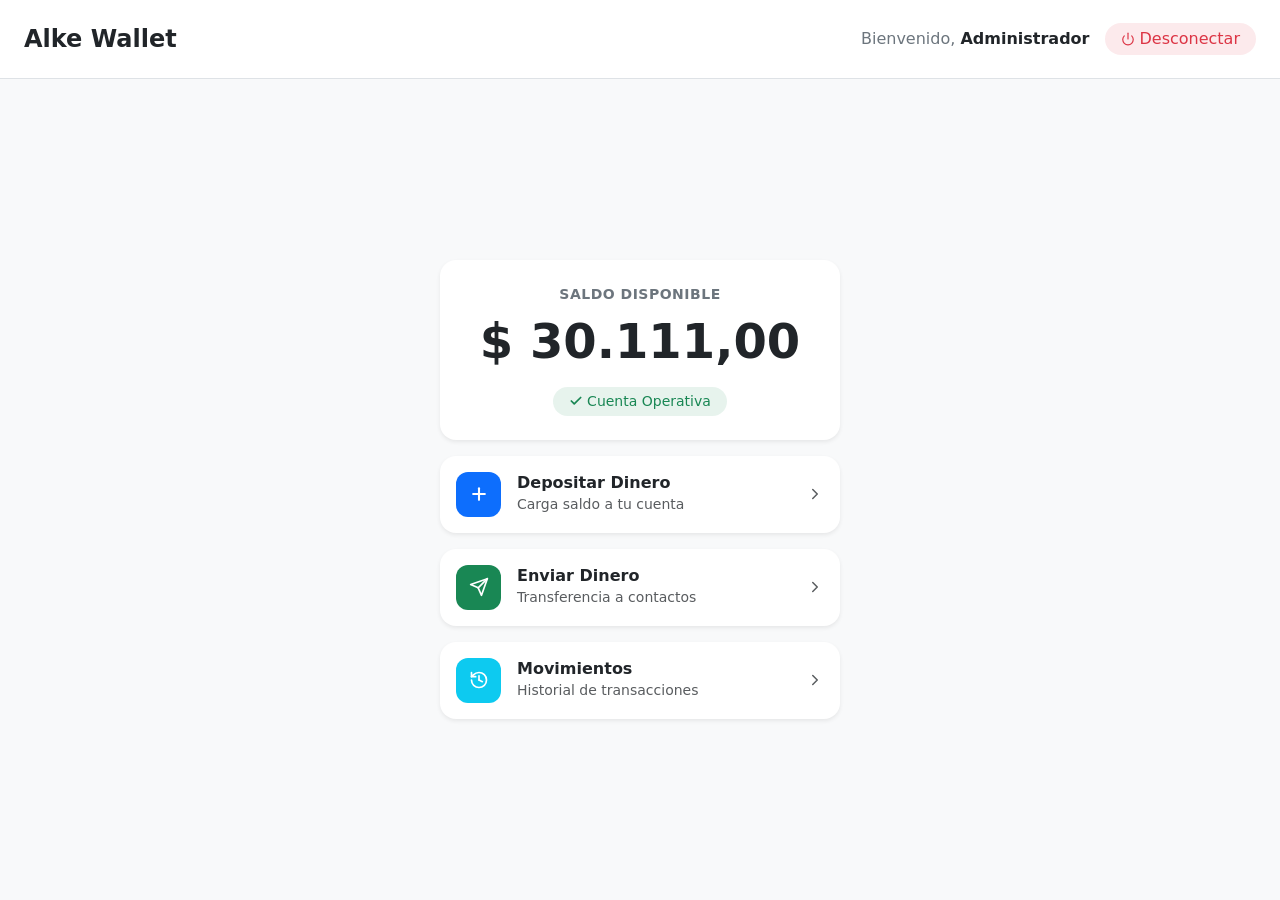
==== menu/menu.html @ 2c3ec8fe "Se completa login, trabajando en menu." ====
<!doctype html>
<html lang="en">
  <head>
    <meta charset="UTF-8" />
    <meta name="viewport" content="width=device-width, initial-scale=1.0" />

    <!-- Tus estilos del menú -->
    <link rel="stylesheet" href="menu.css" />
    <title>AlkeWallet - Menú Principal</title>

    <!-- Buscar Bootstrap y jQuery saliendo de la carpeta menu (../) -->
    <link rel="stylesheet" href="../bootstrap.min.css" />
    <script src="../jquery.min.js"></script>
  </head>
  <body class="bg-light d-flex flex-column vh-100">
    <!-- Header -->
    <nav class="navbar navbar-expand bg-white border-bottom px-4 py-3">
      <div
        class="container-fluid p-0 d-flex justify-content-between align-items-center"
      >
        <!-- Lado izquierdo: Nombre de la Wallet -->
        <span class="navbar-brand fw-bold text-dark fs-4 mb-0"
          >Alke Wallet</span
        >

        <!-- Lado derecho: Usuario y Botón de Desconexión -->
        <div class="d-flex align-items-center gap-3">
          <div class="text-secondary fs-6">
            <span class="fw-medium">Bienvenido,</span>
            <span class="fw-bold text-dark">Administrador</span>
          </div>

          <!-- Botón de desconectar estilizado como la etiqueta inferior pero en tono rojo/peligro -->
          <button
            id="btn-logout"
            class="btn border-0 d-inline-flex align-items-center px-3 py-1 bg-danger bg-opacity-10 text-danger rounded-pill small fw-medium"
            type="button"
          >
            <!-- Icono de apagado/desconexión en SVG -->
            <svg
              class="me-1"
              width="14"
              height="14"
              viewBox="0 0 24 24"
              fill="none"
              stroke="currentColor"
              stroke-width="2"
              stroke-linecap="round"
              stroke-linejoin="round"
            >
              <path d="M18.36 6.64a9 9 0 1 1-12.73 0"></path>
              <line x1="12" y1="2" x2="12" y2="12"></line>
            </svg>
            Desconectar
          </button>
        </div>
      </div>
    </nav>

    <!-- Contenedor Principal (Tarjeta Centrada) -->
    <div class="flex-grow-1 d-flex justify-content-center align-items-center">
      <!-- NUEVO: Este contenedor alinea la tarjeta y el botón verticalmente -->
      <div
        class="d-flex flex-column gap-3"
        style="max-width: 400px; width: 100%"
      >
        <!-- Tarjeta de Saldo -->
        <div
          class="card border-0 shadow-sm p-4 text-center"
          style="border-radius: 16px; width: 100%"
        >
          <!-- Título de saldo -->
          <p
            class="text-secondary text-uppercase fw-bold small mb-2"
            style="letter-spacing: 0.5px"
          >
            Saldo Disponible
          </p>

          <!-- Monto principal -->
          <h1 class="display-5 fw-bold text-dark mb-3">$ 30.111,00</h1>

          <!-- Etiqueta de estado -->
          <div
            class="d-inline-flex align-items-center justify-content-center mx-auto px-3 py-1 bg-success bg-opacity-10 text-success rounded-pill small fw-medium"
          >
            <!-- Icono de verificación -->
            <svg
              class="me-1"
              width="14"
              height="14"
              viewBox="0 0 24 24"
              fill="none"
              stroke="currentColor"
              stroke-width="3"
              stroke-linecap="round"
              stroke-linejoin="round"
            >
              <polyline points="20 6 9 17 4 12"></polyline>
            </svg>
            Cuenta Operativa
          </div>
        </div>

        <!-- Botón Depositar Dinero  -------------------------------- -->
        <button
          class="btn btn-white bg-white d-flex align-items-center justify-content-between p-3 border-0 shadow-sm"
          style="border-radius: 16px; width: 100%"
        >
          <div class="d-flex align-items-center">
            <!-- Icono azul -->
            <div
              class="bg-primary text-white d-flex align-items-center justify-content-center me-3"
              style="width: 45px; height: 45px; border-radius: 12px"
            >
              <svg
                width="20"
                height="20"
                viewBox="0 0 24 24"
                fill="none"
                stroke="currentColor"
                stroke-width="2.5"
                stroke-linecap="round"
                stroke-linejoin="round"
              >
                <line x1="12" y1="5" x2="12" y2="19"></line>
                <line x1="5" y1="12" x2="19" y2="12"></line>
              </svg>
            </div>

            <!-- Texto -->
            <div class="text-start">
              <div class="fw-bold text-dark mb-0" style="line-height: 1.2">
                Depositar Dinero
              </div>
              <small class="text-muted">Carga saldo a tu cuenta</small>
            </div>
          </div>

          <!-- Flecha derecha -->
          <svg
            class="text-muted"
            width="18"
            height="18"
            viewBox="0 0 24 24"
            fill="none"
            stroke="currentColor"
            stroke-width="2"
            stroke-linecap="round"
            stroke-linejoin="round"
          >
            <polyline points="9 18 15 12 9 6"></polyline>
          </svg>
        </button>

        <!-- Botón enviar Dinero -------------------------------- -->
        <button
          class="btn btn-white bg-white d-flex align-items-center justify-content-between p-3 border-0 shadow-sm"
          style="border-radius: 16px; width: 100%"
        >
          <div class="d-flex align-items-center">
            <!-- Icono azul -->
            <div
              class="bg-success text-white d-flex align-items-center justify-content-center me-3"
              style="width: 45px; height: 45px; border-radius: 12px"
            >
              <svg
                width="20"
                height="20"
                viewBox="0 0 24 24"
                fill="none"
                stroke="currentColor"
                stroke-width="2"
                stroke-linecap="round"
                stroke-linejoin="round"
              >
                <line x1="22" y1="2" x2="11" y2="13"></line>
                <polygon points="22 2 15 22 11 13 2 9 22 2"></polygon>
              </svg>
            </div>

            <!-- Texto -->
            <div class="text-start">
              <div class="fw-bold text-dark mb-0" style="line-height: 1.2">
                Enviar Dinero
              </div>
              <small class="text-muted">Transferencia a contactos</small>
            </div>
          </div>

          <!-- Flecha derecha -->
          <svg
            class="text-muted"
            width="18"
            height="18"
            viewBox="0 0 24 24"
            fill="none"
            stroke="currentColor"
            stroke-width="2"
            stroke-linecap="round"
            stroke-linejoin="round"
          >
            <polyline points="9 18 15 12 9 6"></polyline>
          </svg>
        </button>

        <!-- Botón movimiento de transacciones -------------------------------- -->
        <button
          class="btn btn-white bg-white d-flex align-items-center justify-content-between p-3 border-0 shadow-sm"
          style="border-radius: 16px; width: 100%"
        >
          <div class="d-flex align-items-center">
            <!-- Icono azul -->
            <div
              class="bg-info text-white d-flex align-items-center justify-content-center me-3"
              style="width: 45px; height: 45px; border-radius: 12px"
            >
              <svg
                width="20"
                height="20"
                viewBox="0 0 24 24"
                fill="none"
                stroke="currentColor"
                stroke-width="2"
                stroke-linecap="round"
                stroke-linejoin="round"
              >
                <path
                  d="M3 12a9 9 0 1 0 9-9 9.75 9.75 0 0 0-6.74 2.74L3 8"
                ></path>
                <polyline points="3 3 3 8 8 8"></polyline>
                <line x1="12" y1="7" x2="12" y2="12"></line>
                <polyline points="12 12 16 14"></polyline>
              </svg>
            </div>

            <!-- Texto -->
            <div class="text-start">
              <div class="fw-bold text-dark mb-0" style="line-height: 1.2">
                Movimientos
              </div>
              <small class="text-muted">Historial de transacciones</small>
            </div>
          </div>

          <!-- Flecha derecha -->
          <svg
            class="text-muted"
            width="18"
            height="18"
            viewBox="0 0 24 24"
            fill="none"
            stroke="currentColor"
            stroke-width="2"
            stroke-linecap="round"
            stroke-linejoin="round"
          >
            <polyline points="9 18 15 12 9 6"></polyline>
          </svg>
        </button>
      </div>
      <!-- Fin del contenedor de alineación -->
    </div>

    <!-- Carga de scripts -->
    <script src="../bootstrap.bundle.min.js"></script>
    <script src="menu.js"></script>
    <!-- Sin ../ porque está en su misma carpeta -->
  </body>
</html>
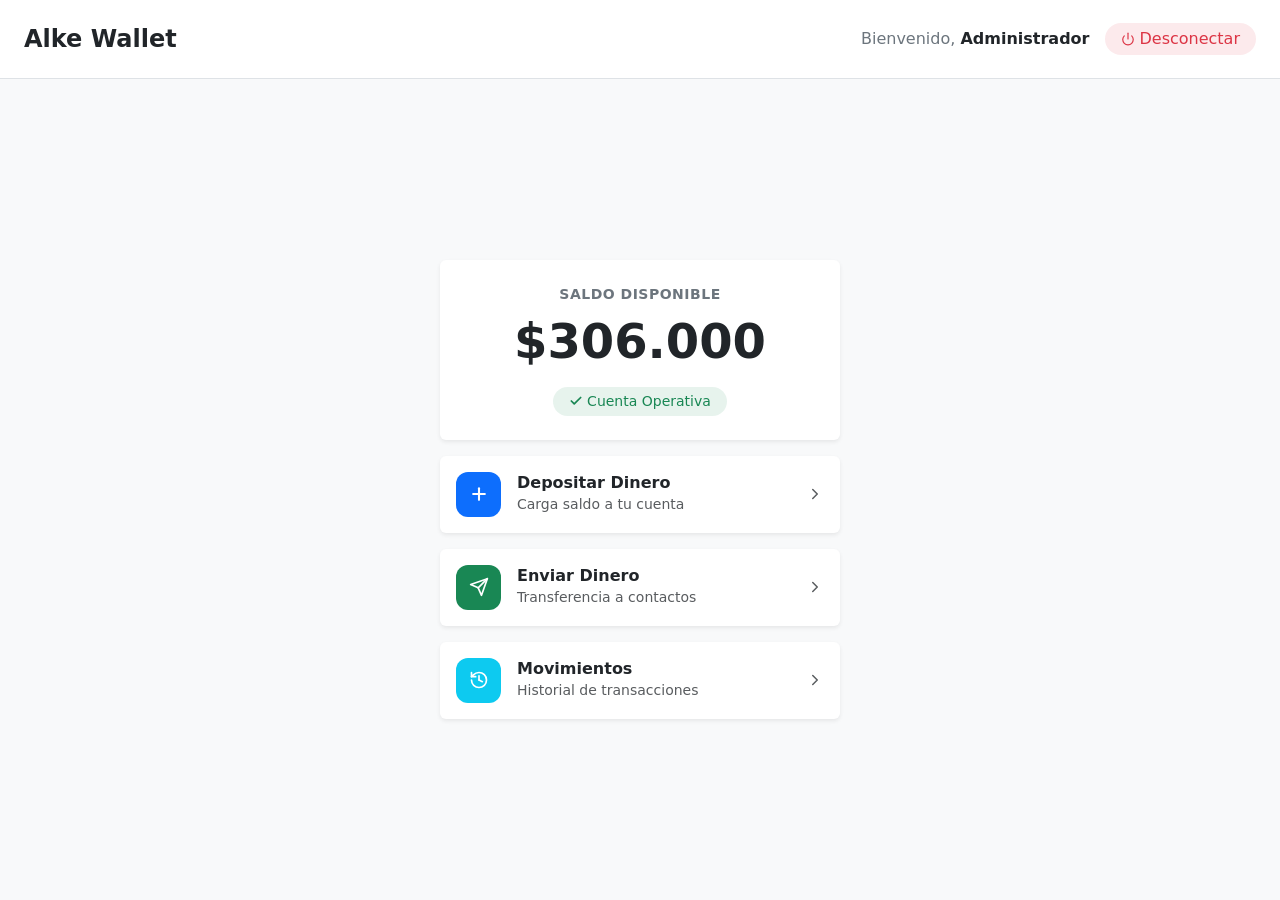
==== commit 4416c461: "Proyecto finalizado." ====
--- a/menu/menu.html
+++ b/menu/menu.html
@@ -60,25 +60,21 @@
     <!-- Contenedor Principal (Tarjeta Centrada) -->
     <div class="flex-grow-1 d-flex justify-content-center align-items-center">
       <!-- NUEVO: Este contenedor alinea la tarjeta y el botón verticalmente -->
-      <div
-        class="d-flex flex-column gap-3"
-        style="max-width: 400px; width: 100%"
-      >
+      <div class="d-flex flex-column gap-3 menu-container">
         <!-- Tarjeta de Saldo -->
-        <div
-          class="card border-0 shadow-sm p-4 text-center"
-          style="border-radius: 16px; width: 100%"
-        >
+        <div class="card border-0 shadow-sm p-4 text-center card-custom">
           <!-- Título de saldo -->
           <p
-            class="text-secondary text-uppercase fw-bold small mb-2"
-            style="letter-spacing: 0.5px"
+            class="text-secondary text-uppercase fw-bold small mb-2 saldo-title"
           >
             Saldo Disponible
           </p>
 
           <!-- Monto principal -->
-          <h1 class="display-5 fw-bold text-dark mb-3">$ 30.111,00</h1>
+          <h1
+            id="monto-principal"
+            class="display-5 fw-bold text-dark mb-3"
+          ></h1>
 
           <!-- Etiqueta de estado -->
           <div
@@ -104,14 +100,13 @@
 
         <!-- Botón Depositar Dinero  -------------------------------- -->
         <button
-          class="btn btn-white bg-white d-flex align-items-center justify-content-between p-3 border-0 shadow-sm"
-          style="border-radius: 16px; width: 100%"
+          id="id-btn-depositar-dinero"
+          class="btn btn-white bg-white d-flex align-items-center justify-content-between p-3 border-0 shadow-sm btn-enviar-dinero"
         >
           <div class="d-flex align-items-center">
             <!-- Icono azul -->
             <div
-              class="bg-primary text-white d-flex align-items-center justify-content-center me-3"
-              style="width: 45px; height: 45px; border-radius: 12px"
+              class="bg-primary text-white d-flex align-items-center justify-content-center me-3 icon-container"
             >
               <svg
                 width="20"
@@ -130,7 +125,7 @@
 
             <!-- Texto -->
             <div class="text-start">
-              <div class="fw-bold text-dark mb-0" style="line-height: 1.2">
+              <div class="fw-bold text-dark mb-0 btn-text-title">
                 Depositar Dinero
               </div>
               <small class="text-muted">Carga saldo a tu cuenta</small>
@@ -155,14 +150,13 @@
 
         <!-- Botón enviar Dinero -------------------------------- -->
         <button
-          class="btn btn-white bg-white d-flex align-items-center justify-content-between p-3 border-0 shadow-sm"
-          style="border-radius: 16px; width: 100%"
+          id="id-btn-enviar-dinero"
+          class="btn btn-white bg-white d-flex align-items-center justify-content-between p-3 border-0 shadow-sm btn-enviar-dinero"
         >
           <div class="d-flex align-items-center">
             <!-- Icono azul -->
             <div
-              class="bg-success text-white d-flex align-items-center justify-content-center me-3"
-              style="width: 45px; height: 45px; border-radius: 12px"
+              class="bg-success text-white d-flex align-items-center justify-content-center me-3 icon-container"
             >
               <svg
                 width="20"
@@ -181,7 +175,7 @@
 
             <!-- Texto -->
             <div class="text-start">
-              <div class="fw-bold text-dark mb-0" style="line-height: 1.2">
+              <div class="fw-bold text-dark mb-0 btn-text-title">
                 Enviar Dinero
               </div>
               <small class="text-muted">Transferencia a contactos</small>
@@ -206,14 +200,13 @@
 
         <!-- Botón movimiento de transacciones -------------------------------- -->
         <button
-          class="btn btn-white bg-white d-flex align-items-center justify-content-between p-3 border-0 shadow-sm"
-          style="border-radius: 16px; width: 100%"
+          id="id-btn-ver-movimientos"
+          class="btn btn-white bg-white d-flex align-items-center justify-content-between p-3 border-0 shadow-sm btn-enviar-dinero"
         >
           <div class="d-flex align-items-center">
             <!-- Icono azul -->
             <div
-              class="bg-info text-white d-flex align-items-center justify-content-center me-3"
-              style="width: 45px; height: 45px; border-radius: 12px"
+              class="bg-info text-white d-flex align-items-center justify-content-center me-3 icon-container"
             >
               <svg
                 width="20"
@@ -236,7 +229,7 @@
 
             <!-- Texto -->
             <div class="text-start">
-              <div class="fw-bold text-dark mb-0" style="line-height: 1.2">
+              <div class="fw-bold text-dark mb-0 btn-text-title">
                 Movimientos
               </div>
               <small class="text-muted">Historial de transacciones</small>
--- a/menu/menu.css
+++ b/menu/menu.css
@@ -0,0 +1,29 @@
+/* Contenedor principal de la tarjeta y botones */
+.menu-container {
+  max-width: 400px;
+  width: 100%;
+}
+
+/* Tarjetas y botones con esquinas redondeadas */
+.card-custom,
+.btn-enviar-dinero {
+  border-radius: 16px;
+  width: 100%;
+}
+
+/* Texto del título del saldo */
+.saldo-title {
+  letter-spacing: 0.5px;
+}
+
+/* Contenedores de los iconos redondos */
+.icon-container {
+  width: 45px;
+  height: 45px;
+  border-radius: 12px;
+}
+
+/* Altura de línea para los textos de los botones */
+.btn-text-title {
+  line-height: 1.2;
+}
